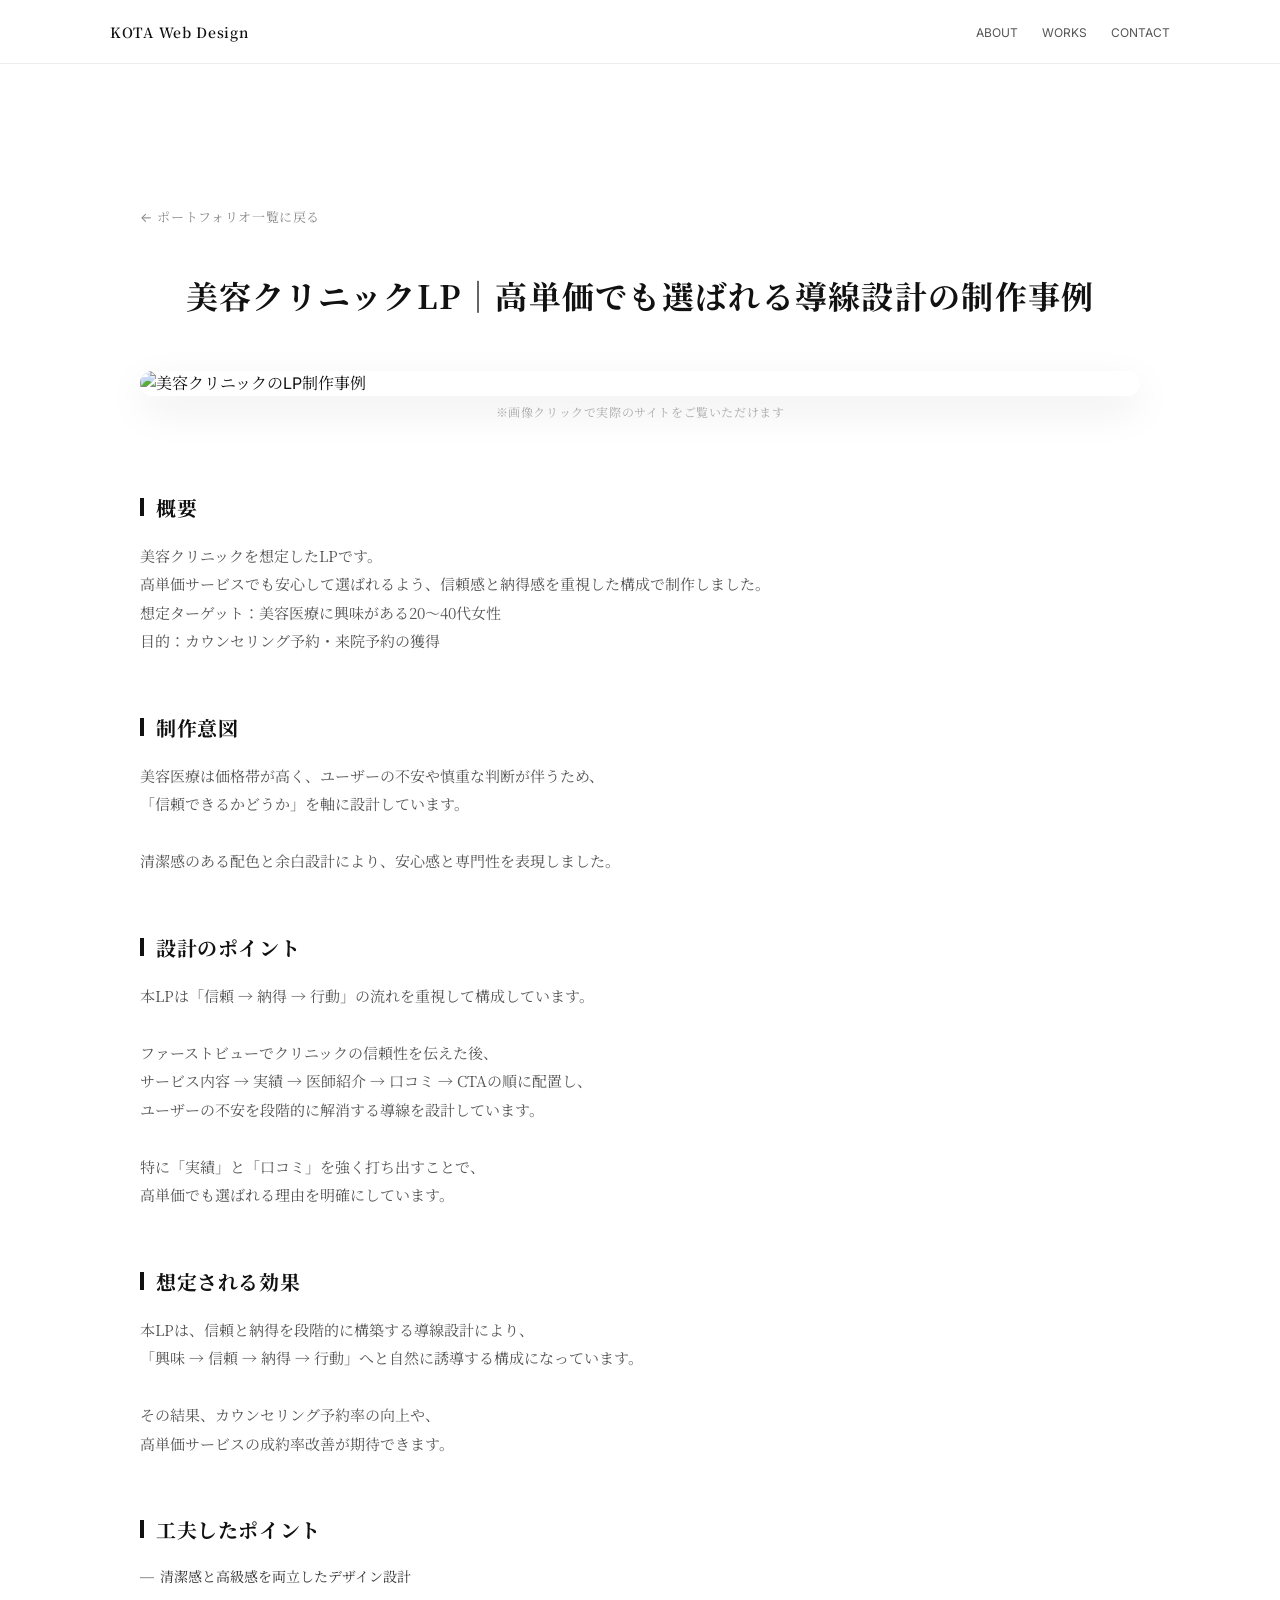
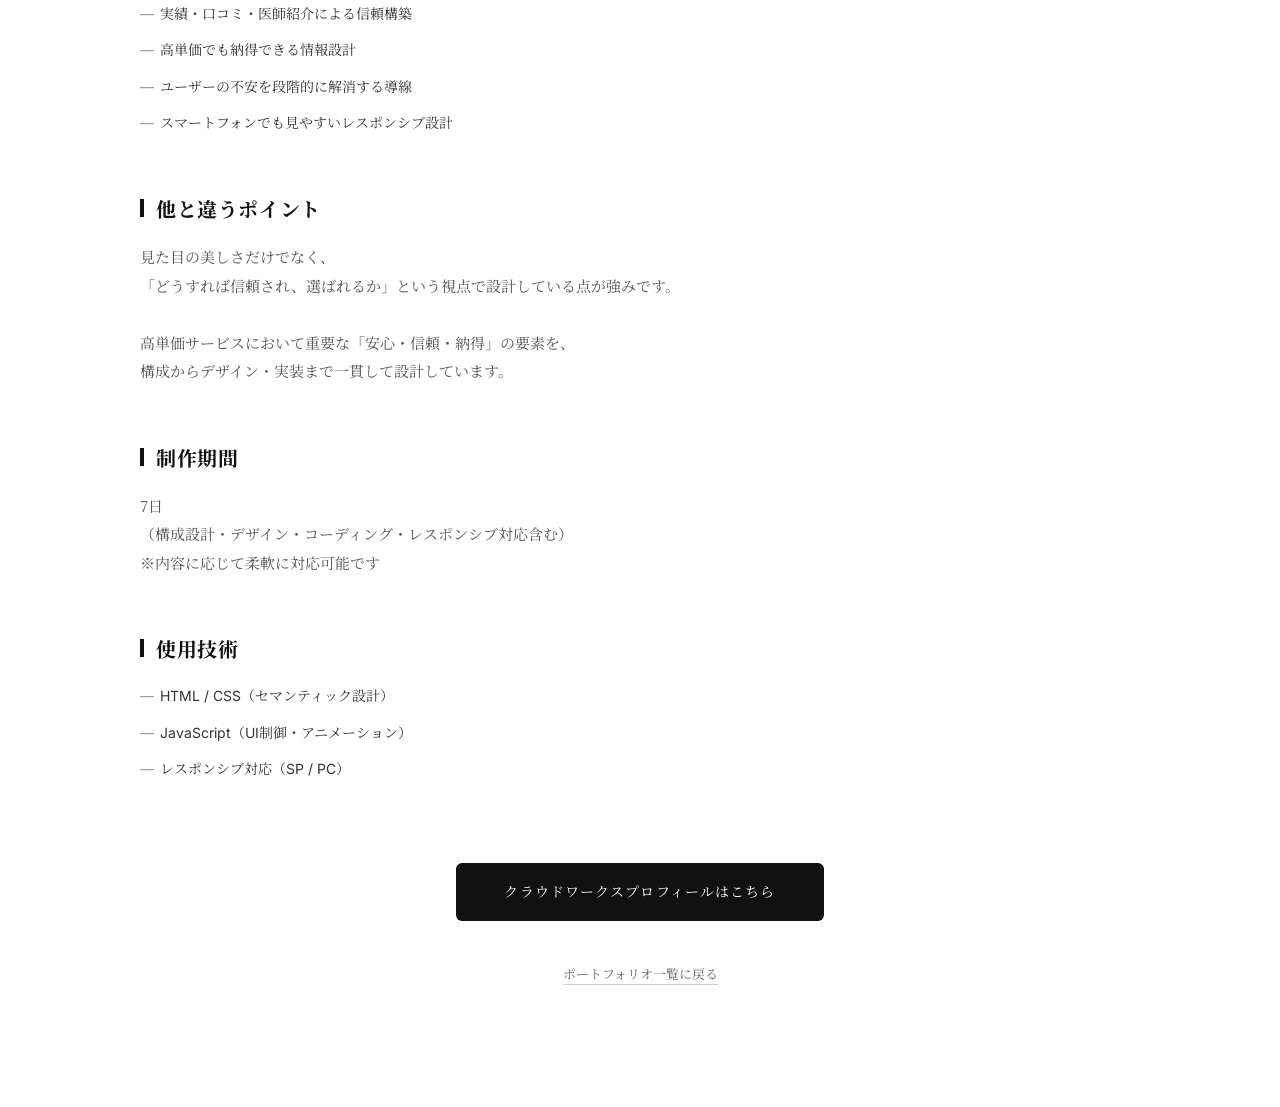
==== lp-beauty-clinic.html @ 8780430f "Add files via upload" ====
<!DOCTYPE html>
<html lang="ja">
<head>
  <meta charset="UTF-8">
  <meta name="viewport" content="width=device-width, initial-scale=1.0">

  <!-- SEO -->
  <title>美容クリニックLP制作実績 | KOTA Web Design</title>
  <meta name="description" content="高単価でも選ばれる美容クリニックLPの制作実績。信頼構築と安心感を重視した構成設計とデザイン・コーディング事例を紹介しています。">

  <!-- OGP -->
  <meta property="og:title" content="美容クリニックLP制作実績 | KOTA Web Design">
  <meta property="og:description" content="信頼構築と安心感で選ばれる美容クリニックLPの制作事例。">
  <meta property="og:type" content="article">
  <meta property="og:url" content="https://kotasuetsugudesign-lab.github.io/lp-beauty-clinic.html">
  <meta property="og:image" content="https://kotasuetsugudesign-lab.github.io/img/lp-clinic.jpg">

  <!-- favicon -->
  <link rel="icon" href="img/favicon.ico" sizes="64x64" type="image/x-icon">

  <!-- CSS -->
  <link rel="stylesheet" href="style.css">

  <!-- フォント -->
  <link rel="preconnect" href="https://fonts.googleapis.com">
  <link rel="preconnect" href="https://fonts.gstatic.com" crossorigin>
  <link href="https://fonts.googleapis.com/css2?family=Inter:wght@300;400;500;600&family=Noto+Serif+JP:wght@400;500&display=swap" rel="stylesheet">
</head>

<body>

<header class="header">
  <div class="header__inner">

    <!-- ロゴ -->
    <p class="header__logo">
      <a href="index.html">KOTA Web Design</a>
    </p>

    <!-- ハンバーガー -->
    <button class="header__toggle" aria-label="メニュー開閉">
      <span></span>
      <span></span>
      <span></span>
    </button>

    <!-- ナビ -->
    <nav class="header__nav" aria-label="グローバルナビゲーション">
      <ul>
        <li><a href="index.html#about">ABOUT</a></li>
        <li><a href="index.html#works">WORKS</a></li>
        <li><a href="index.html#contact">CONTACT</a></li>
      </ul>
    </nav>

  </div>
</header>
<!-- ================= MAIN ================= -->
<main>

<section class="work">

  <div class="work__inner">

        <div class="work__back">
  <a href="index.html">← ポートフォリオ一覧に戻る</a>
</div>

    <!-- タイトル -->
<h1 class="work__title">
  美容クリニックLP｜高単価でも選ばれる導線設計の制作事例
</h1>

    <!-- サムネ -->
    <div class="work__img">
      <a href="https://kotasuetsugudesign-lab.github.io/beauty-clinic-lp-template/" target="_blank">
        <img src="img/lp-clinic.jpg" alt="美容クリニックのLP制作事例" loading="lazy">
      </a>
      <p class="work__link-note">
        ※画像クリックで実際のサイトをご覧いただけます
      </p>
    </div>

    <!-- 概要 -->
<div class="work__block">
  <h2 class="work__heading">概要</h2>
  <p class="work__text">
    美容クリニックを想定したLPです。<br>
    高単価サービスでも安心して選ばれるよう、信頼感と納得感を重視した構成で制作しました。
  </p>

  <p>
    想定ターゲット：美容医療に興味がある20〜40代女性<br>
    目的：カウンセリング予約・来院予約の獲得
  </p>
</div>

    <!-- 制作意図 -->
    <div class="work__block">
      <h2 class="work__heading">制作意図</h2>
      <p class="work__text">
        美容医療は価格帯が高く、ユーザーの不安や慎重な判断が伴うため、<br>
        「信頼できるかどうか」を軸に設計しています。<br><br>

        清潔感のある配色と余白設計により、安心感と専門性を表現しました。
      </p>
    </div>

    <!-- 設計 -->
    <div class="work__block">
      <h2 class="work__heading">設計のポイント</h2>
      <p class="work__text">
        本LPは「信頼 → 納得 → 行動」の流れを重視して構成しています。<br><br>

        ファーストビューでクリニックの信頼性を伝えた後、<br>
        サービス内容 → 実績 → 医師紹介 → 口コミ → CTAの順に配置し、<br>
        ユーザーの不安を段階的に解消する導線を設計しています。<br><br>

        特に「実績」と「口コミ」を強く打ち出すことで、<br>
        高単価でも選ばれる理由を明確にしています。
      </p>
    </div>

    <div class="work__block">
  <h2 class="work__heading">想定される効果</h2>
  <p class="work__text">
    本LPは、信頼と納得を段階的に構築する導線設計により、<br>
    「興味 → 信頼 → 納得 → 行動」へと自然に誘導する構成になっています。<br><br>

    その結果、カウンセリング予約率の向上や、<br>
    高単価サービスの成約率改善が期待できます。
  </p>
</div>

    <!-- 工夫 -->
    <div class="work__block">
      <h2 class="work__heading">工夫したポイント</h2>
      <ul class="work__list">
        <li>清潔感と高級感を両立したデザイン設計</li>
        <li>実績・口コミ・医師紹介による信頼構築</li>
        <li>高単価でも納得できる情報設計</li>
        <li>ユーザーの不安を段階的に解消する導線</li>
        <li>スマートフォンでも見やすいレスポンシブ設計</li>
      </ul>
    </div>

    <!-- 差別化 -->
    <div class="work__block">
      <h2 class="work__heading">他と違うポイント</h2>
      <p class="work__text">
        見た目の美しさだけでなく、<br>
        「どうすれば信頼され、選ばれるか」という視点で設計している点が強みです。<br><br>

        高単価サービスにおいて重要な「安心・信頼・納得」の要素を、<br>
        構成からデザイン・実装まで一貫して設計しています。
      </p>
    </div>

    <!-- 制作期間 -->
    <div class="work__block">
      <h2 class="work__heading">制作期間</h2>
      <p class="work__text">
        7日<br>
        （構成設計・デザイン・コーディング・レスポンシブ対応含む）<br>
        <span class="work__note">※内容に応じて柔軟に対応可能です</span>
      </p>
    </div>

    <!-- 技術 -->
    <div class="work__block">
      <h2 class="work__heading">使用技術</h2>
      <ul class="work__list">
<li>HTML / CSS（セマンティック設計）</li>
<li>JavaScript（UI制御・アニメーション）</li>
<li>レスポンシブ対応（SP / PC）</li>
      </ul>
    </div>

    <!-- CTA -->
    <div class="work__cta">
      <a href="https://crowdworks.jp/public/employees/6791425" target="_blank">
        クラウドワークスプロフィールはこちら
      </a>
    </div>

            <div class="work__bottom-nav">
  <a href="index.html" class="work__back-btn">
    ポートフォリオ一覧に戻る
  </a>
</div>

  </div>

</section>

</main>
<script src="script.js"></script>
</body>
</html>
---- style.css ----
/* ===============================
   Reset CSS
=============================== */
*,
*::before,
*::after {
  box-sizing: border-box;
}

html, body {
  margin: 0;
  padding: 0;
}


html {
  overflow-x: hidden;
}

body {
  line-height: 1.6;
  font-family: 'Inter', 'Noto Serif JP', sans-serif;
  color: #111;
  background-color: #fff;
  padding-top: 64px;
}

img {
  max-width: 100%;
  height: auto;
  display: block;
}

a {
  text-decoration: none;
  color: inherit;
}

ul, ol {
  list-style: none;
  padding: 0;
  margin: 0;
}

h1, h2, h3, p {
  margin: 0;
  font-family: 'Noto Serif JP', serif;
}

.sp-only{
  display: none;
}

.pc-only{
  display: block;
}


/* ===============================
   HEADER
=============================== */
.header {
  height: 64px;
  position: fixed;
  top: 0;
  left: 0;
  width: 100%;
  background: #fff;
  border-bottom: 1px solid #eee;
  z-index: 100;
}

.header__inner {
  max-width: 1100px;
  margin: 0 auto;
  padding: 0 20px; 
  height: 100%; 
  display: flex;
  justify-content: space-between;
  align-items: center; 
}

.header__logo a {
  font-size: 14px;
  font-weight: 600;
  letter-spacing: 0.05em;
}

.header__nav ul {
  display: flex;
  gap: 24px;
}

.header__nav a {
  font-size: 12px;
  color: #555;
  transition: 0.3s;
}

.header__nav a:hover {
  color: #111;
}

.header__toggle {
  display: none;
}

/* ===============================
   First View
=============================== */

.fv {
  padding: 160px 20px 130px;
  text-align: center;
  border-bottom: 1px solid #eee;
}

.fv__inner {
  max-width: 820px;
  margin: 0 auto;
}

.fv__lead {
  font-size: 12px;
  letter-spacing: 0.25em;
  margin-bottom: 16px;
  color: #999;
}

.fv__title {
  font-size: 46px;
  font-weight: 700;
  line-height: 1.4;
  margin-bottom: 28px;
  letter-spacing: 0.02em;
  max-width: 720px;
  margin-left: auto;
  margin-right: auto;
}

.fv__text {
  font-size: 16px;
  color: #555;
  line-height: 1.9;
  margin-bottom: 44px;
  max-width: 620px;
  margin-left: auto;
  margin-right: auto;
}

.fv__cta {
  display: flex;
  flex-direction: column;
  align-items: center;
  gap: 12px;
}

.btn-primary {
  display: inline-block;
  padding: 16px 42px;
  background-color: #111;
  color: #fff;
  font-size: 14px;
  letter-spacing: 0.08em;
  border-radius: 6px;
  transition: all 0.3s ease;
}

.btn-primary:hover {
  opacity: 0.85;
  transform: translateY(-2px);
}

.fv__note {
  font-size: 12px;
  color: #999;
}


/* ===============================
   ABOUT
=============================== */
.about {
  padding: 120px 20px;
}

.about__inner {
  max-width: 1100px;
  margin: 0 auto;
  display: flex;
  align-items: center;
  gap: 70px;
}

.about__img {
  width: 40%;
  display: flex;
  align-items: center;
}

.about__img img {
  width: 100%;
  height: 340px;
  object-fit: cover;
  border-radius: 14px;
  box-shadow: 0 20px 40px rgba(0,0,0,0.08);
  transition: 0.4s ease;
  filter: brightness(1.05) contrast(1.08);
}

.about__img img:hover {
  transform: translateY(-4px);
  box-shadow: 0 30px 60px rgba(0,0,0,0.12);
}

.about__content {
  width: 60%;
text-align: left;
}

.about__title {
  font-size: 26px;
  font-weight: 700;
  margin-bottom: 20px;
  text-align: center;
}

.about__lead {
  font-size: 18px;
  font-weight: 600;
  margin-bottom: 16px;
  text-align: center;
}

.about__text {
  font-size: 14px;
  line-height: 1.9;
  color: #555;
  margin-bottom: 28px;
}

.about__strength {
  margin-bottom: 24px;
}

.about__strength h3 {
  font-size: 14px;
  margin-bottom: 10px;
  font-weight: 700;
}

.about__strength ul {
  padding-left: 18px;
}

.about__strength li {
  font-size: 13px;
  margin-bottom: 6px;
  color: #333;
}

.about__data {
  margin-bottom: 24px;
}

.about__data h3 {
  font-size: 14px;
  margin-bottom: 8px;
  font-weight: 700;
}

.about__data p {
  font-size: 13px;
  color: #555;
}

.about__skills {
  display: flex;
  flex-wrap: wrap;
  gap: 10px;
  margin-bottom: 24px;
}

.about__skills li {
  font-size: 12px;
  padding: 6px 12px;
  border: 1px solid #ddd;
  border-radius: 20px;
  transition: 0.3s;
}

.about__skills li:hover {
  background-color: #111;
  color: #fff;
}

.about__note {
  font-size: 18px;
  color: #666;
  line-height: 1.8;
  text-align: center;
  margin-top: 20px;
}

/* ===============================
   DESIGN → CODING
=============================== */
.flow {
  padding: 120px 20px;
  text-align: center;
  background: #fafafa;
}

.flow__inner {
  max-width: 1100px;
  margin: 0 auto;
}

/* タイトル */
.flow__title {
  font-size: 26px;
  font-weight: 700;
  margin-bottom: 16px;
}

/* リード */
.flow__lead {
  font-size: 14px;
  color: #666;
  margin-bottom: 50px;
}

.flow__grid {
  display: grid;
  grid-template-columns: 1fr auto 1fr; /* ←ここ重要 */
  gap: 40px;
  align-items: center;
}

/* カード */
.flow__card {
  display: block;
  text-decoration: none;
  color: inherit;
  transition: 0.3s;
}

/* 画像 */
.flow__img {
  overflow: hidden;
  border-radius: 12px;
}

.flow__img img {
  width: 100%;
  height: 280px;
  object-fit: cover;
  transition: 0.4s;
}

/* ラベル */
.flow__label {
  margin-top: 12px;
  font-size: 14px;
  color: #333;
}

.flow__arrow {
  font-size: 28px;
  color: #bbb;
  display: flex;
  align-items: center;
  justify-content: center;
}

/* ホバー */
.flow__card:hover img {
  transform: scale(1.05);
}

.flow__card:hover {
  opacity: 0.9;
}

/* ===============================
   WORKS
=============================== */
.works {
  padding: 140px 20px;
  background: #fff;
}

.works__inner {
  max-width: 1100px;
  margin: 0 auto;
}

/* タイトル */
.works__title {
  font-size: 30px;
  font-weight: 700;
  text-align: center;
  margin-bottom: 16px;
  letter-spacing: 0.08em;
}

/* リード */
.works__lead {
  text-align: center;
  font-size: 14px;
  color: #666;
  margin-bottom: 70px;
  line-height: 1.8;
}

/* グリッド */
.works__grid {
  display: grid;
  grid-template-columns: repeat(3, 1fr);
  gap: 40px;
}

/* カード */
.works__card {
  display: block;
  border-radius: 16px;
  overflow: hidden;
  background: #fff;
  transition: all 0.35s ease;
}

/* 画像 */
.works__img {
  position: relative;
  overflow: hidden;
  border-radius: 16px;
}

.works__img img {
  width: 100%;
  height: 240px;
  object-fit: cover;
  transition: transform 0.5s ease;
}

/* CTAラベル */
.works__link {
  position: absolute;
  bottom: 14px;
  right: 14px;
  font-size: 12px;
  color: #fff;
  background: rgba(0, 0, 0, 0.7);
  padding: 8px 14px;
  border-radius: 30px;
  opacity: 0;
  transform: translateY(6px);
  transition: all 0.3s ease;
}

/* テキスト */
.works__info {
  padding: 16px 6px;
}

.works__info h3 {
  font-size: 18px;
  margin-bottom: 6px;
  font-weight: 600;
  letter-spacing: 0.04em;
}

.works__info p {
  font-size: 13px;
  color: #666;
  line-height: 1.7;
}

/* ホバー */
.works__card:hover {
  transform: translateY(-8px);
}

.works__card:hover img {
  transform: scale(1.08);
}

.works__card:hover .works__link {
  opacity: 1;
  transform: translateY(0);
}

/* ===============================
   LP PROJECTS
=============================== */
.lp {
  padding: 120px 20px;
  background-color: #fafafa;
}

.lp__inner {
  max-width: 1200px;
  margin: 0 auto;
}

.lp__title {
  font-size: 26px;
  font-weight: 700;
  text-align: center;
  margin-bottom: 14px;
  letter-spacing: 0.05em;
}

.lp__lead {
  text-align: center;
  font-size: 14px;
  color: #666;
  margin-bottom: 50px;
}

.lp__grid {
  display: grid;
  grid-template-columns: repeat(2, 1fr);
  gap: 36px;
}

.lp__card {
  display: block;
  border-radius: 14px;
  overflow: hidden;
  background: #fff;
  transition: all 0.3s ease;
}

.lp__img {
  overflow: hidden;
}

.lp__img img {
  width: 100%;
  height: 260px;
  object-fit: cover;
  transition: transform 0.4s ease;
}

.lp__info {
  padding: 18px;
}

.lp__info h3 {
  font-size: 16px;
  margin-bottom: 6px;
}

.lp__info p {
  font-size: 13px;
  color: #666;
  line-height: 1.6;
}

.lp__meta {
  font-size: 12px;
  color: #666;
  margin-top: 8px;
  line-height: 1.6;
}

.lp__note {
  display: block;
  font-size: 11px;
  color: #999;
  margin-top: 4px;
}

.lp__card:hover {
  transform: translateY(-4px);
  box-shadow: 0 12px 30px rgba(0, 0, 0, 0.08);
}

.lp__card:hover img {
  transform: scale(1.05);
}


/* ===============================
   TRUST
=============================== */
.trust {
  padding: 100px 20px;
  background: #f9f9f9;
  text-align: center;
}

.trust__inner {
  max-width: 800px;
  margin: 0 auto;
}

.trust__title {
  font-size: 20px;
  font-weight: 600;
  margin-bottom: 24px;
}

.trust__text {
  font-size: 14px;
  line-height: 1.9;
  color: #555;
}

/* ===============================
   CONTACT
=============================== */
.contact {
  padding: 120px 20px;
  text-align: center;
  background: #fff;
}

.contact__inner {
  max-width: 700px;
  margin: 0 auto;
}

/* タイトル */
.contact__title {
  font-size: 26px;
  font-weight: 600;
  margin-bottom: 24px;
  letter-spacing: 0.05em;
}

/* テキスト */
.contact__text {
  font-size: 14px;
  line-height: 1.9;
  color: #555;
  margin-bottom: 40px;
}

/* ボタン */
.contact__btn {
  display: inline-block;
  padding: 14px 32px;
  background: #111;
  color: #fff;
  font-size: 14px;
  border-radius: 6px;
  text-decoration: none;
  transition: 0.3s;
}

/* ホバー */
.contact__btn:hover {
  background: #333;
  transform: translateY(-2px);
}

/* ===============================
   FOOTER
=============================== */
.footer {
  padding: 40px 20px;
  border-top: 1px solid #eee;
  text-align: center;
}

.footer__name {
  font-size: 14px;
  margin-bottom: 6px;
}

.footer__copy {
  font-size: 12px;
  color: #999;
}


/* ===============================
   WORK DETAIL(pc)
=============================== */

.work {
  padding: 140px 20px 120px;
  background-color: #fff;
}

.work__inner {
  max-width: 1000px;
  margin: 0 auto;
}

.work__back {
  margin-bottom: 40px;
}

.work__back a {
  font-size: 13px;
  color: #888;
  letter-spacing: 0.05em;
  position: relative;
}

.work__back a::before {
  margin-right: 6px;
}

.work__title {
  font-size: 32px;
  font-weight: 700;
  text-align: center;
  margin-bottom: 50px;
  letter-spacing: 0.04em;
}

.work__img {
  margin-bottom: 70px;
}

.work__img img {
  width: 100%;
  border-radius: 14px;
  box-shadow: 0 14px 40px rgba(0, 0, 0, 0.08);
}

.work__img a {
  display: block;
  transition: 0.3s;
  cursor: pointer;
}

.work__img a:hover {
  transform: scale(1.02);
  opacity: 0.9;
}

.work__link-note {
  font-size: 12px;
  color: #aaa;
  text-align: center;
  margin-top: 6px;
  margin-bottom: 18px;
  letter-spacing: 0.05em;
  line-height: 1.6;
}

.work__img:hover + .work__link-note {
  color: #666;
}
/* ===============================
   BLOCK
=============================== */

.work__block {
  margin-bottom: 56px;
}

.work__heading {
  font-size: 20px;
  font-weight: 700;
  margin-bottom: 18px;
  letter-spacing: 0.03em;
  position: relative;
  padding-left: 16px;
}

.work__heading::before {
  content: "";
  position: absolute;
  left: 0;
  top: 6px;
  width: 4px;
  height: 18px;
  background-color: #111;
}

.work__block p {
  font-size: 15px;
  line-height: 1.9;
  color: #555;
}

/* ===============================
   LIST
=============================== */

.work__list {
  padding-left: 0;
}

.work__list li {
  font-size: 14px;
  line-height: 1.9;
  margin-bottom: 10px;
  color: #333;
  padding-left: 20px;
  position: relative;
}

.work__list li::before {
  content: "—";
  position: absolute;
  left: 0;
  color: #999;
}

/* ===============================
   CTA
=============================== */

.work__cta {
  margin-top: 80px;
  text-align: center;
}

.work__cta a {
  display: inline-block;
  padding: 18px 48px;
  background-color: #111;
  color: #fff;
  font-size: 14px;
  letter-spacing: 0.08em;
  border-radius: 6px;
  transition: all 0.3s ease;
}

.work__cta a:hover {
  opacity: 0.85;
  transform: translateY(-3px);
  box-shadow: 0 10px 25px rgba(0,0,0,0.15);
}

.work__bottom-nav {
  text-align: center;
  margin-top: 40px;
}

.work__bottom-nav a {
  font-size: 13px;
  color: #666;
  border-bottom: 1px solid #ccc;
  padding-bottom: 2px;
  transition: 0.3s;
}

.work__bottom-nav a:hover {
  color: #111;
  border-color: #111;
}

/* ===============================
   Responsive
=============================== */
@media screen and (max-width: 768px) {
  .sp-only{
  display: block;
}

  .pc-only{
  display: none;
}

  /* ハンバーガー表示 */
  .header__toggle {
    display: flex;
    flex-direction: column;
    justify-content: center;
    gap: 6px;
    width: 30px;
    height: 30px;
    background: none;
    border: none;
    cursor: pointer;
    z-index: 200;
  }

  .header__toggle span {
    display: block;
    height: 2px;
    background: #111;
    transition: 0.3s;
  }

  /* ナビ（初期非表示） */
  .header__nav {
    position: fixed;
    top: 0;
    right: -100%;
    width: 70%;
    height: 100vh;
    background: #fff;
    padding-top: 100px;
    transition: 0.3s;
  }

  .header__nav ul {
    flex-direction: column;
    align-items: center;
    gap: 30px;
  }

  .header__nav a {
    font-size: 16px;
  }

  /* 開いた状態 */
  .header.open .header__nav {
    right: 0;
  }

  /* ===== ハンバーガー → × ===== */

  .header.open .header__toggle span:nth-child(1) {
    transform: translateY(8px) rotate(45deg);
  }

  .header.open .header__toggle span:nth-child(2) {
    opacity: 0;
  }

  .header.open .header__toggle span:nth-child(3) {
    transform: translateY(-8px) rotate(-45deg);
  }



/* ===============================
   FV
=============================== */

  .fv {
    padding: 120px 20px 80px;
  }

  .fv__lead {
    font-size: 11px;
    letter-spacing: 0.2em;
    margin-bottom: 12px;
  }

  .fv__title {
    font-size: 28px;
    line-height: 1.5;
    margin-bottom: 20px;
  }

  .fv__text {
    font-size: 14px;
    line-height: 1.8;
    margin-bottom: 32px;
  }

  .btn-primary {
    width: 100%;
    max-width: 300px;
    text-align: center;
    padding: 14px 20px;
  }

  .fv__note {
    font-size: 11px;
  }

  /* ===============================
   About
=============================== */

  .about {
    padding: 80px 20px;
  }

  .about__inner {
    flex-direction: column;
    gap: 40px;
  }

  .about__img {
    width: 100%;
    justify-content: center;
  }

  .about__img img {
    width: 100%;
    max-width: 320px;
    height: auto;
  }

  .about__content {
    width: 100%;
  }

  .about__title {
    font-size: 22px;
    margin-bottom: 16px;
    text-align: center;
  }

  .about__lead {
    font-size: 16px;
    margin-bottom: 12px;
  }

  .about__text {
    font-size: 13px;
    line-height: 1.8;
    margin-bottom: 24px;
  }

  .about__strength,
  .about__data {
    margin-bottom: 20px;
  }

  .about__strength h3,
  .about__data h3 {
    font-size: 13px;
  }

  .about__strength li,
  .about__data p {
    font-size: 12px;
  }

  .about__skills {
    gap: 8px;
  }

  .about__skills li {
    font-size: 11px;
    padding: 5px 10px;
  }

  .about__note {
    font-size: 12px;
  }

  /* ===============================
   Flow
=============================== */

  .flow {
    padding: 80px 20px;
  }

  .flow__title {
    font-size: 22px;
    margin-bottom: 12px;
  }

  .flow__lead {
    font-size: 13px;
    margin-bottom: 32px;
  }

  .flow__grid {
    grid-template-columns: 1fr;
    gap: 24px;
  }

  .flow__img img {
    height: auto;
  }

  .flow__arrow {
    transform: rotate(90deg);
    font-size: 24px;
  }

  .flow__label {
    font-size: 13px;
  }

  /* ===============================
   Works
=============================== */

  .works {
    padding: 80px 20px;
  }

  .works__title {
    font-size: 22px;
    margin-bottom: 12px;
  }

  .works__lead {
    font-size: 13px;
    margin-bottom: 32px;
  }

  .works__grid {
    grid-template-columns: 1fr;
    gap: 24px;
    text-align: center;
  }

  .works__img img {
    height: auto;
  }

  .works__info h3 {
    font-size: 15px;
  }

  .works__info p {
    font-size: 12px;
  }

  .works__link {
    opacity: 1;
    transform: none;
    font-size: 11px;
    padding: 6px 12px;
  }

  /* ===============================
   LP
=============================== */

  .lp {
    padding: 80px 20px;
  }

  .lp__title {
    font-size: 22px;
    margin-bottom: 10px;
  }

  .lp__lead {
    font-size: 13px;
    margin-bottom: 32px;
  }

  .lp__grid {
    grid-template-columns: 1fr;
    gap: 24px;
  }

  .lp__img img {
    height: auto;
  }

  .lp__info {
    padding: 14px;
  }

  .lp__info h3 {
    font-size: 15px;
  }

  .lp__info p {
    font-size: 12px;
  }

  .lp__meta {
    font-size: 11px;
  }
  /* ===============================
   Trust
=============================== */

  .trust {
    padding: 70px 20px;
  }

  .trust__title {
    font-size: 18px;
    margin-bottom: 18px;
    line-height: 1.5;
  }

  .trust__text {
    font-size: 13px;
    line-height: 1.8;
    text-align: left;
  }

    /* ===============================
   Contact
=============================== */
  .contact {
    padding: 80px 20px;
  }

  .contact__title {
    font-size: 20px;
    margin-bottom: 18px;
  }

  .contact__text {
    font-size: 13px;
    line-height: 1.8;
    text-align: left;
    margin-bottom: 28px;
  }

  .contact__btn {
    display: block;
    width: 100%;
    padding: 16px;
    font-size: 14px;
    border-radius: 8px;
  }

/* ===============================
   Footer
=============================== */
  .footer {
    padding: 32px 20px;
  }

  .footer__name {
    font-size: 13px;
    margin-bottom: 8px;
    letter-spacing: 0.05em;
  }

  .footer__copy {
    font-size: 11px;
    line-height: 1.6;
  }
/* ===============================
   WORK DETAIL(sp)
=============================== */

  .work {
    padding: 90px 20px 80px;
  }

  .work__inner {
    max-width: 100%;
  }

  /* 戻るリンク */
  .work__back {
    margin-bottom: 24px;
  }

  .work__back a {
    font-size: 12px;
  }

  /* タイトル */
  .work__title {
    font-size: 22px;
    margin-bottom: 32px;
    line-height: 1.4;
  }

  /* 画像 */
  .work__img {
    margin-bottom: 40px;
  }

  .work__img img {
    border-radius: 10px;
  }

  .work__link-note {
    font-size: 11px;
    margin-bottom: 24px;
  }

  /* ブロック */
  .work__block {
    margin-bottom: 40px;
  }

  .work__heading {
    font-size: 16px;
    margin-bottom: 12px;
    padding-left: 12px;
  }

  .work__heading::before {
    width: 3px;
    height: 14px;
    top: 4px;
  }

  .work__block p {
    font-size: 13px;
    line-height: 1.8;
  }

  /* リスト */
  .work__list li {
    font-size: 13px;
    margin-bottom: 8px;
    padding-left: 16px;
  }

  /* CTA */
  .work__cta {
    margin-top: 60px;
  }

  .work__cta a {
    width: 100%;
    padding: 16px;
    font-size: 14px;
    border-radius: 8px;
  }

  /* 戻るボタン（下） */
  .work__bottom-nav {
    margin-top: 30px;
  }

  .work__bottom-nav a {
    font-size: 12px;
  }


}
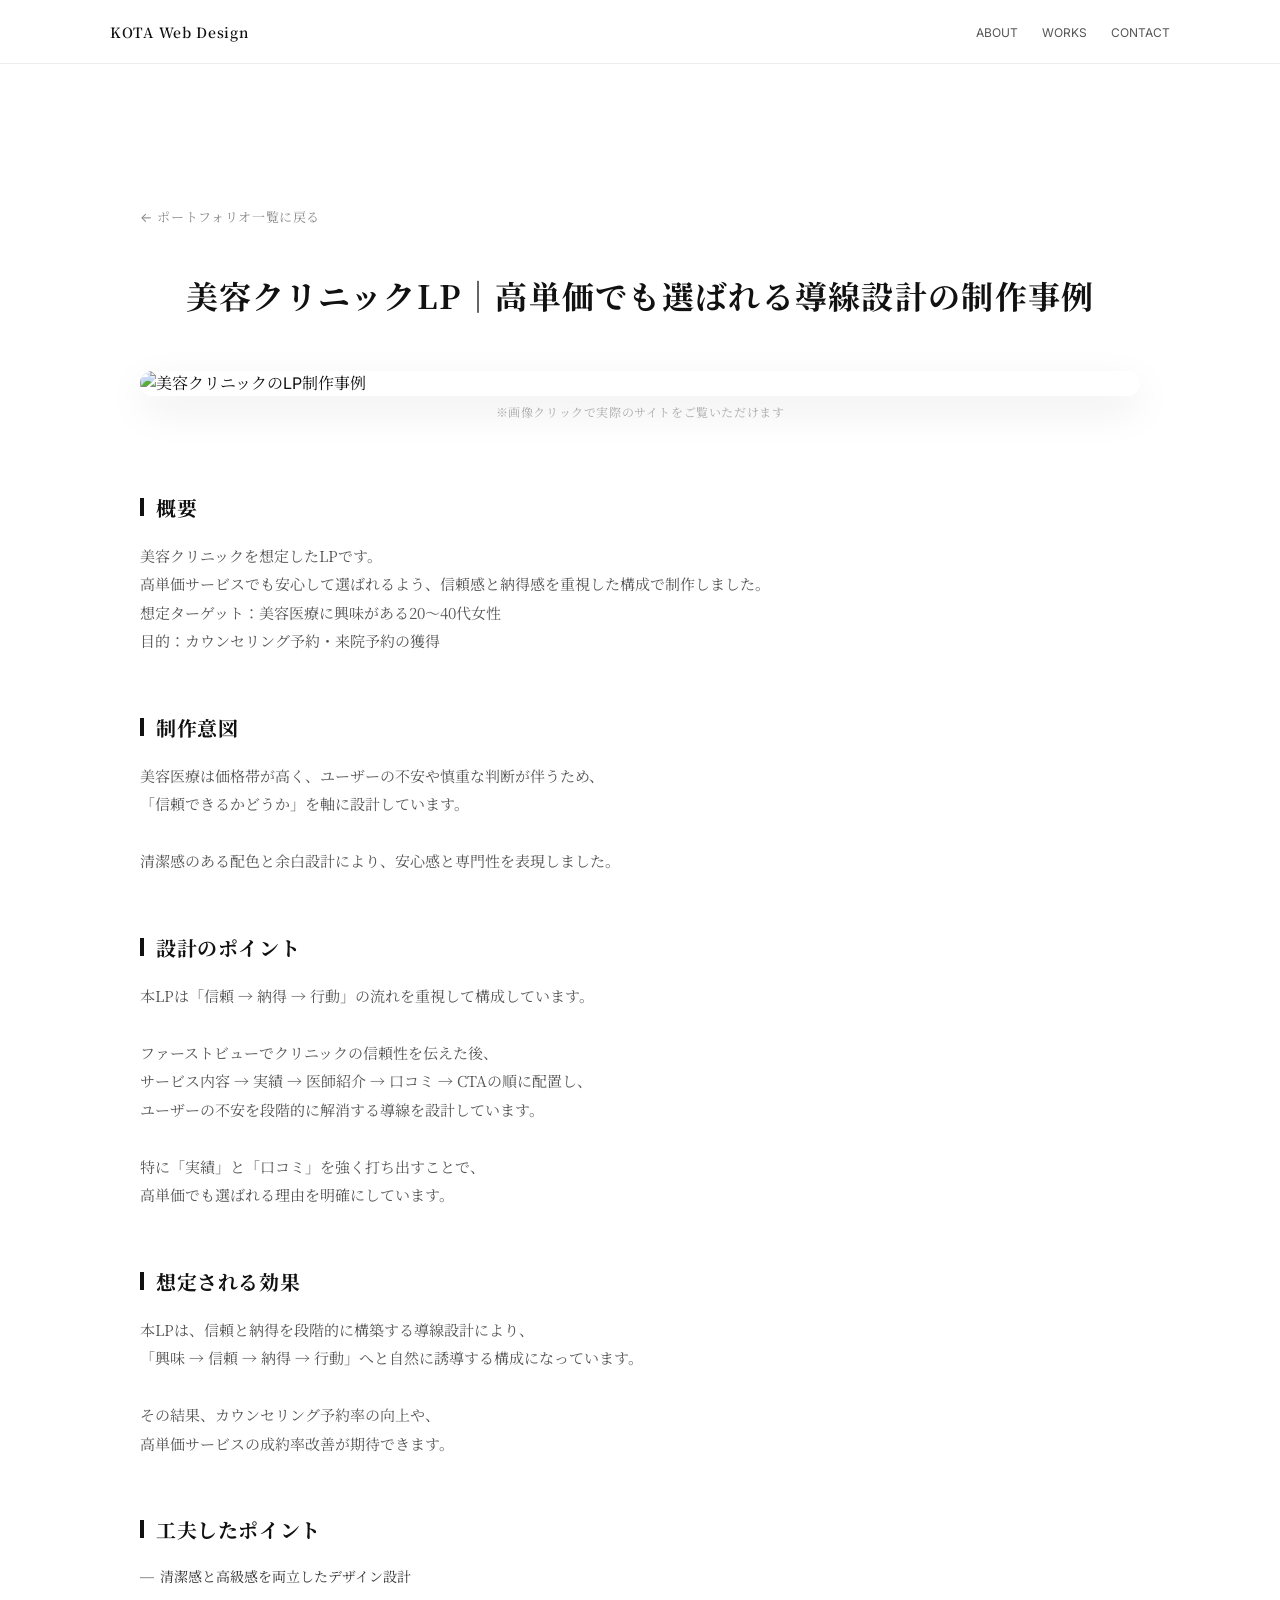
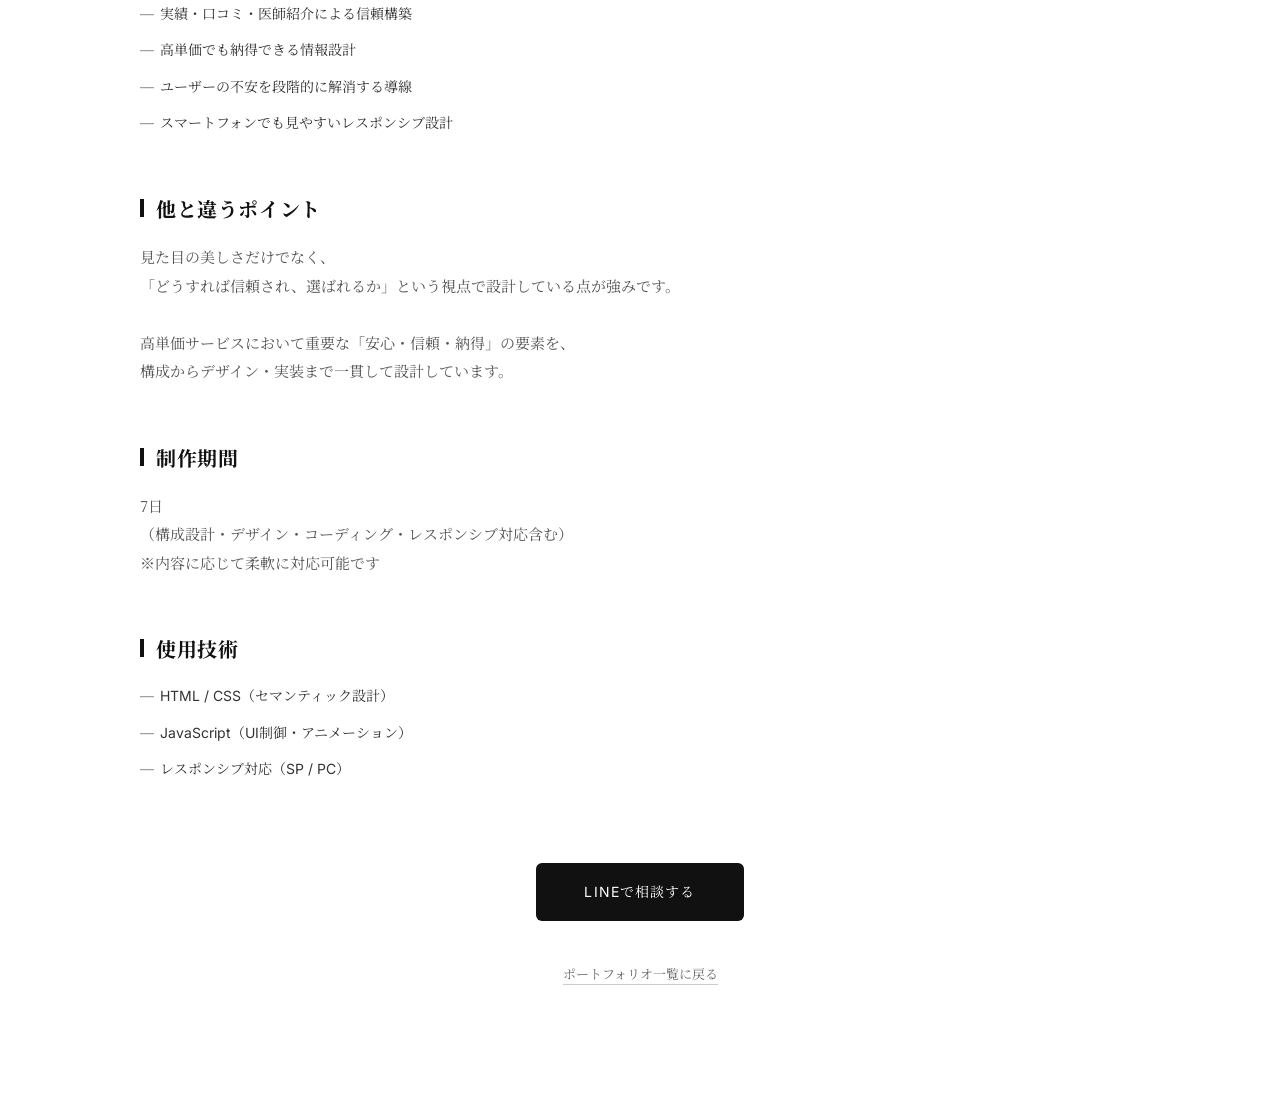
==== commit 5590d77b: "Add files via upload" ====
--- a/lp-beauty-clinic.html
+++ b/lp-beauty-clinic.html
@@ -12,8 +12,8 @@
   <meta property="og:title" content="美容クリニックLP制作実績 | KOTA Web Design">
   <meta property="og:description" content="信頼構築と安心感で選ばれる美容クリニックLPの制作事例。">
   <meta property="og:type" content="article">
-  <meta property="og:url" content="https://kotasuetsugudesign-lab.github.io/lp-beauty-clinic.html">
-  <meta property="og:image" content="https://kotasuetsugudesign-lab.github.io/img/lp-clinic.jpg">
+  <meta property="og:url" content="https://kota-web-design.github.io/lp-beauty-clinic.html">
+  <meta property="og:image" content="https://kota-web-design.github.io/img/lp-clinic.jpg">
 
   <!-- favicon -->
   <link rel="icon" href="img/favicon.ico" sizes="64x64" type="image/x-icon">
@@ -73,7 +73,7 @@
 
     <!-- サムネ -->
     <div class="work__img">
-      <a href="https://kotasuetsugudesign-lab.github.io/beauty-clinic-lp-template/" target="_blank">
+      <a href="https://kota-web-design.github.io/beauty-clinic-lp-template/" target="_blank">
         <img src="img/lp-clinic.jpg" alt="美容クリニックのLP制作事例" loading="lazy">
       </a>
       <p class="work__link-note">
@@ -178,8 +178,8 @@
 
     <!-- CTA -->
     <div class="work__cta">
-      <a href="https://crowdworks.jp/public/employees/6791425" target="_blank">
-        クラウドワークスプロフィールはこちら
+      <a href="https://lin.ee/xoVu0ow" target="_blank">
+        LINEで相談する
       </a>
     </div>
 
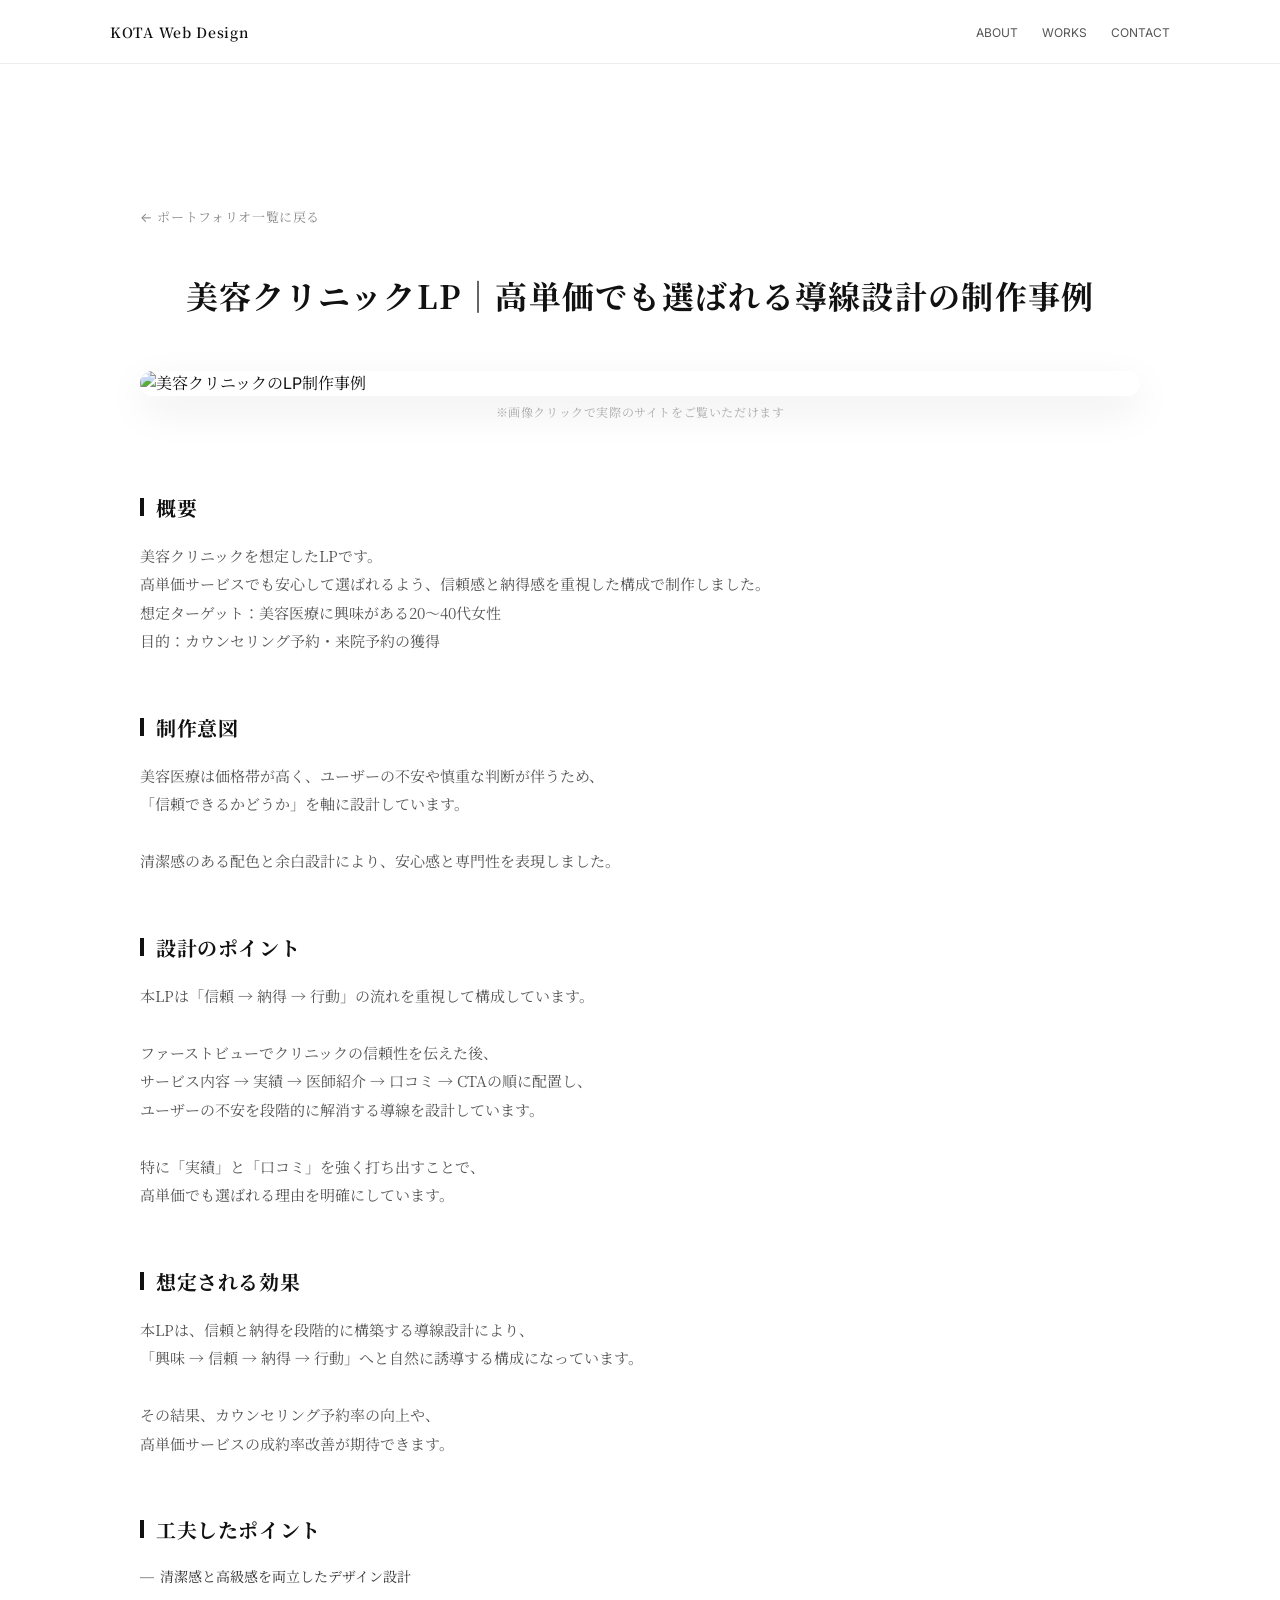
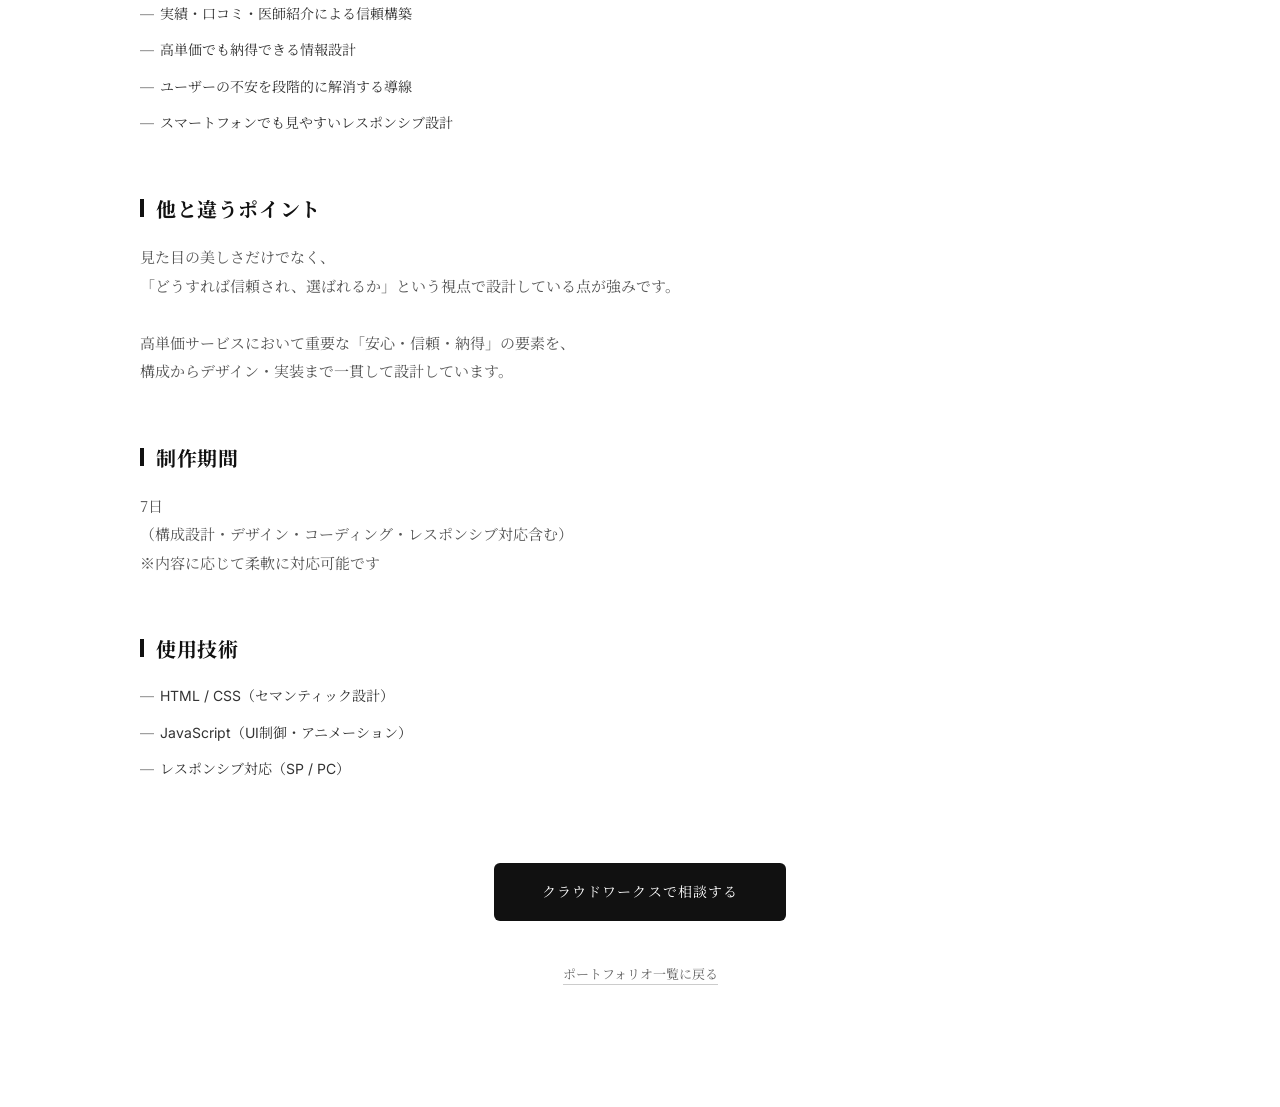
==== commit e049b268: "Add files via upload" ====
--- a/lp-beauty-clinic.html
+++ b/lp-beauty-clinic.html
@@ -178,8 +178,8 @@
 
     <!-- CTA -->
     <div class="work__cta">
-      <a href="https://lin.ee/xoVu0ow" target="_blank">
-        LINEで相談する
+      <a href="https://crowdworks.jp/public/employees/6791425?ref=login_header" target="_blank">
+        クラウドワークスで相談する
       </a>
     </div>
 
